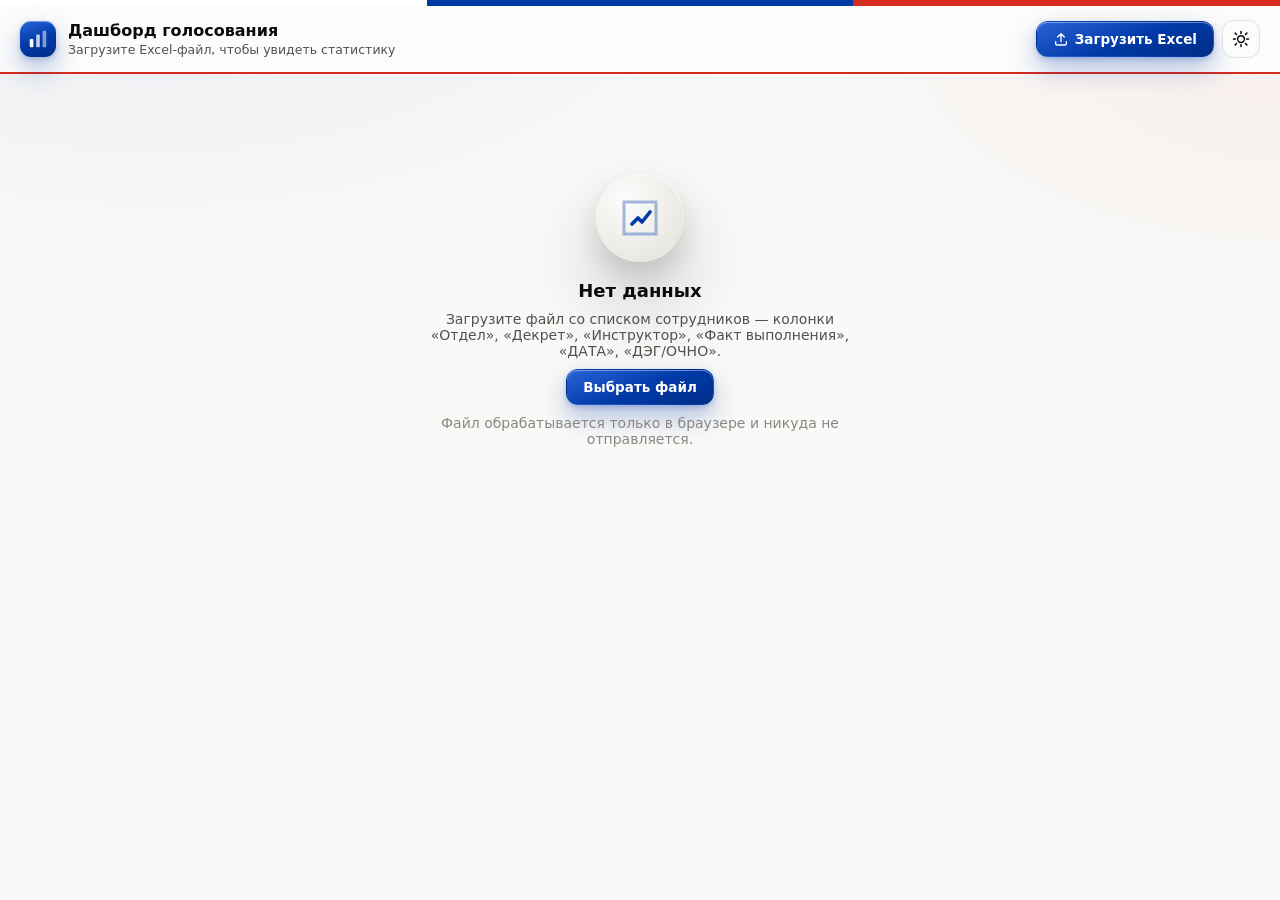
==== index.html @ 20598fc0 "Dept card as donut, stacked instructor bars, clickable KPIs, regroup by topic По отделам is a donut " ====
<!DOCTYPE html>
<html lang="ru">
<head>
<meta charset="UTF-8">
<meta name="viewport" content="width=device-width, initial-scale=1, viewport-fit=cover">
<title>Голосование — дашборд</title>
<meta name="description" content="Дашборд статистики голосования: загрузка Excel-файла и аналитика по отделам, декрету, дням и способу голосования.">
<meta name="theme-color" content="#0039a6">
<link rel="manifest" href="manifest.webmanifest">
<link rel="icon" href="icons/icon-192.png">
<link rel="apple-touch-icon" href="icons/icon-192.png">
<link rel="stylesheet" href="src/style.css">
</head>
<body>
<div class="viz-root">

<div class="flag-ribbon" aria-hidden="true"><span></span><span></span><span></span></div>

<header class="app-header">
  <div class="app-header__title">
    <span class="app-header__logo" aria-hidden="true">
      <svg width="22" height="22" viewBox="0 0 24 24" fill="none"><rect x="3" y="12" width="4" height="9" rx="1" fill="currentColor"/><rect x="10" y="7" width="4" height="14" rx="1" fill="currentColor" opacity="0.75"/><rect x="17" y="3" width="4" height="18" rx="1" fill="currentColor" opacity="0.5"/></svg>
    </span>
    <div>
      <h1>Дашборд голосования</h1>
      <p class="app-header__subtitle" id="subtitle">Загрузите Excel-файл, чтобы увидеть статистику</p>
    </div>
  </div>
  <div class="app-header__actions">
    <label class="btn btn--primary" for="file-input">
      <svg width="16" height="16" viewBox="0 0 24 24" fill="none" aria-hidden="true"><path d="M12 16V4M12 4L7 9M12 4l5 5" stroke="currentColor" stroke-width="2" stroke-linecap="round" stroke-linejoin="round"/><path d="M4 16v3a2 2 0 0 0 2 2h12a2 2 0 0 0 2-2v-3" stroke="currentColor" stroke-width="2" stroke-linecap="round" stroke-linejoin="round"/></svg>
      Загрузить Excel
    </label>
    <input id="file-input" type="file" accept=".xlsx,.xls,.csv" hidden>
    <button class="btn btn--danger" id="clear-btn" hidden>Очистить</button>
    <button class="btn btn--icon" id="theme-toggle" title="Сменить тему" aria-label="Сменить тему">
      <svg width="18" height="18" viewBox="0 0 24 24" fill="none" aria-hidden="true"><circle cx="12" cy="12" r="4.5" stroke="currentColor" stroke-width="2"/><path d="M12 2v2.5M12 19.5V22M4.2 4.2l1.8 1.8M18 18l1.8 1.8M2 12h2.5M19.5 12H22M4.2 19.8 6 18M18 6l1.8-1.8" stroke="currentColor" stroke-width="2" stroke-linecap="round"/></svg>
    </button>
  </div>
</header>

<main id="app">

  <section id="empty-state" class="empty-state">
    <div class="empty-state__icon" aria-hidden="true">
      <svg width="48" height="48" viewBox="0 0 24 24" fill="none"><path d="M4 4h16v16H4V4Z" stroke="currentColor" stroke-width="1.5" opacity="0.35"/><path d="M8 15l3-3 2 2 4-5" stroke="currentColor" stroke-width="1.8" stroke-linecap="round" stroke-linejoin="round"/></svg>
    </div>
    <h2>Нет данных</h2>
    <p>Загрузите файл со списком сотрудников — колонки «Отдел», «Декрет», «Инструктор», «Факт выполнения», «ДАТА», «ДЭГ/ОЧНО».</p>
    <label class="btn btn--primary" for="file-input">Выбрать файл</label>
    <p class="empty-state__hint">Файл обрабатывается только в браузере и никуда не отправляется.</p>
  </section>

  <section id="dashboard" class="dashboard" hidden>

    <div class="filter-bar" id="filter-bar" hidden>
      <span class="filter-bar__label">Отдел</span>
      <div class="dropdown" id="dept-dropdown">
        <button type="button" class="dropdown__trigger" id="dept-dropdown-trigger" aria-haspopup="listbox" aria-expanded="false">
          <span id="dept-dropdown-label">Все отделы</span>
          <svg class="dropdown__chevron" width="14" height="14" viewBox="0 0 24 24" fill="none" aria-hidden="true"><path d="M6 9l6 6 6-6" stroke="currentColor" stroke-width="2.2" stroke-linecap="round" stroke-linejoin="round"/></svg>
        </button>
        <div class="dropdown__panel" id="dept-dropdown-panel" role="listbox" aria-multiselectable="true" hidden>
          <div class="dropdown__list" id="dept-dropdown-list"></div>
          <div class="dropdown__footer">
            <div class="dropdown__quick-actions">
              <button type="button" class="dropdown__reset" id="dept-dropdown-select-all">Выбрать все</button>
              <button type="button" class="dropdown__reset" id="dept-dropdown-reset">Сбросить</button>
            </div>
            <button type="button" class="btn btn--primary dropdown__ok" id="dept-dropdown-ok">Ок</button>
          </div>
        </div>
      </div>
    </div>

    <div class="kpi-grid" id="kpi-grid"></div>

    <div class="chart-grid">
      <article class="card card--chart card--1" id="card-dept">
        <span class="card__icon" aria-hidden="true"><svg width="20" height="20" viewBox="0 0 24 24" fill="none"><circle cx="9" cy="8" r="3.2" stroke="currentColor" stroke-width="1.8"/><path d="M3.5 19c0-3 2.5-5 5.5-5s5.5 2 5.5 5" stroke="currentColor" stroke-width="1.8" stroke-linecap="round"/><path d="M16 4.3c1.6.4 2.8 1.8 2.8 3.5 0 1.7-1.2 3.1-2.8 3.5M18.5 14.2c2 .5 3.5 2.3 3.5 4.3" stroke="currentColor" stroke-width="1.8" stroke-linecap="round"/></svg></span>
        <div class="card__head">
          <h3>По отделам</h3>
          <p class="card__desc">Количество и доля сотрудников в каждом отделе</p>
        </div>
        <div class="card__panel">
          <div class="card__body card__body--donut">
            <canvas id="chart-dept" role="img" aria-label="Распределение по отделам"></canvas>
          </div>
          <div class="card__table" id="table-dept"></div>
        </div>
      </article>

      <article class="card card--chart card--2" id="card-days">
        <span class="card__icon" aria-hidden="true"><svg width="20" height="20" viewBox="0 0 24 24" fill="none"><rect x="4" y="10" width="3.4" height="9" rx="1" fill="currentColor"/><rect x="10.3" y="5.5" width="3.4" height="13.5" rx="1" fill="currentColor"/><rect x="16.6" y="13" width="3.4" height="6" rx="1" fill="currentColor"/></svg></span>
        <div class="card__head">
          <h3>Голосование по дням</h3>
          <p class="card__desc">Явка 18, 19 и 20 сентября</p>
        </div>
        <div class="card__panel">
          <div class="card__body">
            <canvas id="chart-days" role="img" aria-label="Голосование по дням"></canvas>
          </div>
          <div class="card__table" id="table-days"></div>
        </div>
      </article>

      <article class="card card--chart card--3" id="card-format">
        <span class="card__icon" aria-hidden="true"><svg width="20" height="20" viewBox="0 0 24 24" fill="none"><circle cx="12" cy="12" r="8" stroke="currentColor" stroke-width="1.8"/><path d="M12 4a8 8 0 0 1 6.9 12" stroke="currentColor" stroke-width="1.8" stroke-linecap="round"/></svg></span>
        <div class="card__head">
          <h3>Способ голосования</h3>
          <p class="card__desc">ДЭГ (дистанционно) и очно — все проголосовавшие</p>
        </div>
        <div class="card__panel">
          <div class="card__body card__body--donut">
            <canvas id="chart-format" role="img" aria-label="Способ голосования"></canvas>
          </div>
          <div class="card__table" id="table-format"></div>
        </div>
      </article>

      <article class="card card--chart card--4" id="card-dekret">
        <span class="card__icon" aria-hidden="true"><svg width="20" height="20" viewBox="0 0 24 24" fill="none"><rect x="4" y="5.5" width="16" height="14" rx="2.5" stroke="currentColor" stroke-width="1.8"/><path d="M4 10h16M8 3.5v3M16 3.5v3" stroke="currentColor" stroke-width="1.8" stroke-linecap="round"/><path d="M8.5 14.3l2 2 4-4.3" stroke="currentColor" stroke-width="1.7" stroke-linecap="round" stroke-linejoin="round"/></svg></span>
        <div class="card__head">
          <h3>Декретный отпуск</h3>
          <p class="card__desc">Доля сотрудников в ДО и без ДО</p>
        </div>
        <div class="card__panel">
          <div class="card__body card__body--donut">
            <canvas id="chart-dekret" role="img" aria-label="Доля ДО и без ДО"></canvas>
          </div>
          <div class="card__table" id="table-dekret"></div>
        </div>
      </article>

      <article class="card card--chart card--1" id="card-dekret-turnout">
        <span class="card__icon" aria-hidden="true"><svg width="20" height="20" viewBox="0 0 24 24" fill="none"><circle cx="12" cy="12" r="8.5" stroke="currentColor" stroke-width="1.8"/><path d="M8.5 12.3l2.4 2.4 4.6-5.2" stroke="currentColor" stroke-width="1.8" stroke-linecap="round" stroke-linejoin="round"/></svg></span>
        <div class="card__head">
          <h3>Явка сотрудников в ДО</h3>
          <p class="card__desc">Сколько из находящихся в декрете проголосовало</p>
        </div>
        <div class="card__panel">
          <div class="card__body card__body--donut">
            <canvas id="chart-dekret-turnout" role="img" aria-label="Явка сотрудников в декрете"></canvas>
          </div>
          <div class="card__table" id="table-dekret-turnout"></div>
        </div>
      </article>

      <article class="card card--chart card--2" id="card-not-voted">
        <span class="card__icon" aria-hidden="true"><svg width="20" height="20" viewBox="0 0 24 24" fill="none"><circle cx="12" cy="12" r="8.5" stroke="currentColor" stroke-width="1.8"/><path d="M9.3 9.3l5.4 5.4M14.7 9.3l-5.4 5.4" stroke="currentColor" stroke-width="1.8" stroke-linecap="round"/></svg></span>
        <div class="card__head">
          <h3>Не проголосовали</h3>
          <p class="card__desc">Всего не пришедших к голосованию — ДО и ЧКЭ</p>
        </div>
        <div class="card__panel">
          <div class="card__body card__body--donut">
            <canvas id="chart-not-voted" role="img" aria-label="Не проголосовавшие: ДО и ЧКЭ"></canvas>
          </div>
          <div class="card__table" id="table-not-voted"></div>
        </div>
      </article>

      <article class="card card--chart card--wide card--3" id="card-dekret-format">
        <span class="card__icon" aria-hidden="true"><svg width="20" height="20" viewBox="0 0 24 24" fill="none"><circle cx="12" cy="12" r="8" stroke="currentColor" stroke-width="1.8"/><path d="M12 4a8 8 0 0 1 6.9 12" stroke="currentColor" stroke-width="1.8" stroke-linecap="round"/></svg></span>
        <div class="card__head">
          <h3>ДО: способ голосования</h3>
          <p class="card__desc">ДЭГ и очно среди проголосовавших из декрета</p>
        </div>
        <div class="card__panel card__panel--split">
          <div class="card__body card__body--donut">
            <canvas id="chart-dekret-format" role="img" aria-label="Способ голосования сотрудников в декрете"></canvas>
          </div>
          <div class="card__table" id="table-dekret-format"></div>
        </div>
      </article>

      <article class="card card--chart card--wide card--4" id="card-day-format">
        <span class="card__icon" aria-hidden="true"><svg width="20" height="20" viewBox="0 0 24 24" fill="none"><rect x="4" y="10" width="3.4" height="9" rx="1" fill="currentColor"/><rect x="10.3" y="5.5" width="3.4" height="13.5" rx="1" fill="currentColor"/><rect x="16.6" y="13" width="3.4" height="6" rx="1" fill="currentColor"/></svg></span>
        <div class="card__head">
          <h3>Дни × способ голосования</h3>
          <p class="card__desc">ДЭГ и очно по дням</p>
        </div>
        <div class="card__panel">
          <div class="card__body">
            <canvas id="chart-day-format" role="img" aria-label="Способ голосования по дням"></canvas>
          </div>
        </div>
      </article>

      <article class="card card--chart card--wide card--1" id="card-dept-turnout">
        <span class="card__icon" aria-hidden="true"><svg width="20" height="20" viewBox="0 0 24 24" fill="none"><circle cx="7" cy="7" r="2.3" stroke="currentColor" stroke-width="1.8"/><circle cx="17" cy="17" r="2.3" stroke="currentColor" stroke-width="1.8"/><path d="M18 6L6 18" stroke="currentColor" stroke-width="1.8" stroke-linecap="round"/></svg></span>
        <div class="card__head">
          <h3>Явка по отделам</h3>
          <p class="card__desc">Доля проголосовавших в каждом отделе</p>
        </div>
        <div class="card__panel">
          <div class="card__body">
            <canvas id="chart-dept-turnout" role="img" aria-label="Явка по отделам"></canvas>
          </div>
        </div>
      </article>

      <article class="card card--chart card--wide card--2" id="card-instructor">
        <span class="card__icon" aria-hidden="true"><svg width="20" height="20" viewBox="0 0 24 24" fill="none"><circle cx="8" cy="9" r="3" stroke="currentColor" stroke-width="1.7"/><circle cx="16" cy="9" r="3" stroke="currentColor" stroke-width="1.7"/><path d="M2.8 19c0-2.8 2.3-5 5.2-5s5.2 2.2 5.2 5M10.8 14.3c.8-.3 1.7-.5 2.7-.5 2.9 0 5.2 2.2 5.2 5" stroke="currentColor" stroke-width="1.7" stroke-linecap="round"/></svg></span>
        <div class="card__head">
          <h3>Нагрузка по инструкторам</h3>
          <p class="card__desc">Количество закреплённых сотрудников и явка</p>
        </div>
        <div class="card__panel">
          <div class="card__body">
            <canvas id="chart-instructor" role="img" aria-label="Нагрузка по инструкторам"></canvas>
          </div>
        </div>
      </article>
    </div>

    <footer class="app-footer">
      <span id="file-meta"></span>
    </footer>
  </section>

  <div id="toast" class="toast" role="status" aria-live="polite" hidden></div>

  <div id="drilldown-overlay" class="modal-overlay" hidden>
    <div class="modal" role="dialog" aria-modal="true" aria-labelledby="drilldown-title">
      <div class="modal__head">
        <div>
          <h3 id="drilldown-title">Список сотрудников</h3>
          <p class="modal__count" id="drilldown-count"></p>
        </div>
        <button type="button" class="btn btn--icon" id="drilldown-close" aria-label="Закрыть">
          <svg width="18" height="18" viewBox="0 0 24 24" fill="none" aria-hidden="true"><path d="M6 6l12 12M18 6L6 18" stroke="currentColor" stroke-width="2" stroke-linecap="round"/></svg>
        </button>
      </div>
      <div class="modal__body">
        <table class="stat-table drilldown-table">
          <thead>
            <tr>
              <th>№</th>
              <th>ФИО</th>
              <th>Отдел</th>
              <th>Таб.№</th>
              <th>Инструктор</th>
              <th>Дата</th>
              <th>Факт</th>
              <th>Способ</th>
            </tr>
          </thead>
          <tbody id="drilldown-tbody"></tbody>
        </table>
      </div>
      <div class="modal__foot">
        <button type="button" class="btn btn--primary" id="drilldown-export">
          <svg width="16" height="16" viewBox="0 0 24 24" fill="none" aria-hidden="true"><path d="M12 4v12M12 16l-4-4M12 16l4-4" stroke="currentColor" stroke-width="2" stroke-linecap="round" stroke-linejoin="round"/><path d="M4 16v3a2 2 0 0 0 2 2h12a2 2 0 0 0 2-2v-3" stroke="currentColor" stroke-width="2" stroke-linecap="round" stroke-linejoin="round"/></svg>
          Выгрузить в Excel
        </button>
      </div>
    </div>
  </div>
</main>
</div>

<script src="vendor/xlsx.full.min.js"></script>
<script src="vendor/chart.umd.min.js"></script>
<script src="src/palette.js"></script>
<script src="src/parser.js"></script>
<script src="src/stats.js"></script>
<script src="src/charts.js"></script>
<script src="src/app.js"></script>
</body>
</html>
---- src/style.css ----
:root {
  color-scheme: light;
  --surface-1: #fcfcfb;
  --page: #f9f9f7;
  --text-primary: #0b0b0b;
  --text-secondary: #52514e;
  --muted: #898781;
  --grid: #e1e0d9;
  --baseline: #c3c2b7;
  --border: rgba(11, 11, 11, 0.10);
  --good: #0ca30c;
  --warning: #fab219;
  --serious: #ec835a;
  --critical: #d03b3b;
  --series-1: #0039a6;
  --series-2: #d52b1e;
  --flag-white: #ffffff;
  --flag-blue: #0039a6;
  --flag-red: #d52b1e;
  --radius: 14px;
  --shadow: 0 3px 6px rgba(11,11,11,0.06), 0 18px 40px rgba(11,11,11,0.13), inset 0 1px 0 rgba(255,255,255,0.8);
  --shadow-lg: 0 14px 26px rgba(11,11,11,0.12), 0 40px 80px rgba(11,11,11,0.22), inset 0 1px 0 rgba(255,255,255,0.8);
  --shadow-inset: inset 0 1px 2px rgba(11,11,11,0.06);
  --gradient-blue: linear-gradient(160deg, #2a63d6 0%, #0039a6 55%, #002d86 100%);
  --gradient-red: linear-gradient(160deg, #e2543f 0%, #d52b1e 55%, #a81f14 100%);
  --shadow-blue: 0 2px 5px rgba(0,57,166,0.22), 0 12px 26px rgba(0,57,166,0.3), inset 0 1px 0 rgba(255,255,255,0.4);
  --shadow-red: 0 2px 5px rgba(213,43,30,0.22), 0 12px 26px rgba(213,43,30,0.3), inset 0 1px 0 rgba(255,255,255,0.4);
  --page-bg: radial-gradient(1100px 560px at 12% -8%, rgba(0,57,166,0.07), transparent 60%),
    radial-gradient(900px 480px at 102% 4%, rgba(213,43,30,0.055), transparent 55%), var(--page);

  /* Fixed hero-tile palette for the KPI cards — not themed, same in light/dark UI. */
  --kpi-1-bg: linear-gradient(160deg, #fbf5e7 0%, #f1e6cd 45%, #e4d2a7 100%);
  --kpi-1-text: #35301f;
  --kpi-1-sub: #6b6248;
  --kpi-1-icon: #1c7f8c;
  --kpi-1-shadow: 0 3px 6px rgba(154,125,60,0.18), 0 20px 44px rgba(154,125,60,0.28), inset 0 1px 0 rgba(255,255,255,0.85);

  --kpi-2-bg: linear-gradient(160deg, #f4ae69 0%, #e8823a 50%, #d1691f 100%);
  --kpi-2-text: #3a220b;
  --kpi-2-sub: #5c3a19;
  --kpi-2-icon: #7a3e12;
  --kpi-2-shadow: 0 3px 6px rgba(216,110,30,0.28), 0 20px 44px rgba(216,110,30,0.38), inset 0 1px 0 rgba(255,255,255,0.5);

  --kpi-3-bg: linear-gradient(160deg, #f7d789 0%, #e8b64a 50%, #cf9a28 100%);
  --kpi-3-text: #3a2c05;
  --kpi-3-sub: #5c4a17;
  --kpi-3-icon: #7a5c0c;
  --kpi-3-shadow: 0 3px 6px rgba(214,158,30,0.28), 0 20px 44px rgba(214,158,30,0.38), inset 0 1px 0 rgba(255,255,255,0.5);

  --kpi-4-bg: linear-gradient(160deg, #2f8f5e 0%, #1f6f4a 55%, #123f28 100%);
  --kpi-4-text: #f4faf6;
  --kpi-4-sub: rgba(244,250,246,0.78);
  --kpi-4-icon: #eafff2;
  --kpi-4-shadow: 0 3px 6px rgba(15,60,36,0.35), 0 20px 44px rgba(15,60,36,0.45), inset 0 1px 0 rgba(255,255,255,0.16);
}

@media (prefers-color-scheme: dark) {
  :root:where(:not([data-theme="light"])) {
    color-scheme: dark;
    --surface-1: #1a1a19;
    --page: #0d0d0d;
    --text-primary: #ffffff;
    --text-secondary: #c3c2b7;
    --muted: #898781;
    --grid: #2c2c2a;
    --baseline: #383835;
    --border: rgba(255,255,255,0.10);
    --critical: #e66767;
    --series-1: #3987e5;
    --series-2: #e66767;
    --flag-blue: #3987e5;
    --flag-red: #e66767;
    --shadow: 0 3px 6px rgba(0,0,0,0.4), 0 20px 44px rgba(0,0,0,0.48), inset 0 1px 0 rgba(255,255,255,0.07);
    --shadow-lg: 0 16px 30px rgba(0,0,0,0.48), 0 44px 88px rgba(0,0,0,0.6), inset 0 1px 0 rgba(255,255,255,0.09);
    --shadow-inset: inset 0 1px 2px rgba(0,0,0,0.4);
    --gradient-blue: linear-gradient(160deg, #5a9bee 0%, #3987e5 55%, #1f5fc0 100%);
    --gradient-red: linear-gradient(160deg, #ee8b7f 0%, #e66767 55%, #c23f3f 100%);
    --shadow-blue: 0 2px 5px rgba(57,135,229,0.28), 0 14px 30px rgba(57,135,229,0.32), inset 0 1px 0 rgba(255,255,255,0.18);
    --shadow-red: 0 2px 5px rgba(230,103,103,0.28), 0 14px 30px rgba(230,103,103,0.32), inset 0 1px 0 rgba(255,255,255,0.18);
    --page-bg: radial-gradient(1100px 560px at 12% -8%, rgba(57,135,229,0.14), transparent 60%),
      radial-gradient(900px 480px at 102% 4%, rgba(230,103,103,0.10), transparent 55%), var(--page);
  }
}
:root[data-theme="dark"] {
  color-scheme: dark;
  --surface-1: #1a1a19;
  --page: #0d0d0d;
  --text-primary: #ffffff;
  --text-secondary: #c3c2b7;
  --muted: #898781;
  --grid: #2c2c2a;
  --baseline: #383835;
  --border: rgba(255,255,255,0.10);
  --critical: #e66767;
  --series-1: #3987e5;
  --series-2: #e66767;
  --flag-blue: #3987e5;
  --flag-red: #e66767;
  --shadow: 0 3px 6px rgba(0,0,0,0.4), 0 20px 44px rgba(0,0,0,0.48), inset 0 1px 0 rgba(255,255,255,0.07);
  --shadow-lg: 0 16px 30px rgba(0,0,0,0.48), 0 44px 88px rgba(0,0,0,0.6), inset 0 1px 0 rgba(255,255,255,0.09);
  --shadow-inset: inset 0 1px 2px rgba(0,0,0,0.4);
  --gradient-blue: linear-gradient(160deg, #5a9bee 0%, #3987e5 55%, #1f5fc0 100%);
  --gradient-red: linear-gradient(160deg, #ee8b7f 0%, #e66767 55%, #c23f3f 100%);
  --shadow-blue: 0 2px 5px rgba(57,135,229,0.28), 0 14px 30px rgba(57,135,229,0.32), inset 0 1px 0 rgba(255,255,255,0.18);
  --shadow-red: 0 2px 5px rgba(230,103,103,0.28), 0 14px 30px rgba(230,103,103,0.32), inset 0 1px 0 rgba(255,255,255,0.18);
  --page-bg: radial-gradient(1100px 560px at 12% -8%, rgba(57,135,229,0.14), transparent 60%),
    radial-gradient(900px 480px at 102% 4%, rgba(230,103,103,0.10), transparent 55%), var(--page);
}

* { box-sizing: border-box; }

[hidden] { display: none !important; }

html, body {
  margin: 0;
  padding: 0;
  background: var(--page);
  color: var(--text-primary);
  font-family: system-ui, -apple-system, "Segoe UI", sans-serif;
  -webkit-font-smoothing: antialiased;
}

body {
  min-height: 100vh;
  background: var(--page-bg);
  background-attachment: fixed;
}

.flag-ribbon {
  display: flex;
  height: 6px;
  width: 100%;
}
.flag-ribbon span {
  flex: 1 1 0;
}
.flag-ribbon span:nth-child(1) { background: var(--flag-white); }
.flag-ribbon span:nth-child(2) { background: var(--flag-blue); }
.flag-ribbon span:nth-child(3) { background: var(--flag-red); }

.app-header {
  position: sticky;
  top: 0;
  z-index: 10;
  display: flex;
  align-items: center;
  justify-content: space-between;
  gap: 12px;
  padding: 14px 20px;
  background: var(--surface-1);
  border-bottom: 2px solid var(--flag-red);
  flex-wrap: wrap;
}

.app-header__title {
  display: flex;
  align-items: center;
  gap: 12px;
}

.app-header__logo {
  display: flex;
  align-items: center;
  justify-content: center;
  width: 36px;
  height: 36px;
  border-radius: 11px;
  background: var(--gradient-blue);
  box-shadow: var(--shadow-blue);
  color: #fff;
  flex: none;
}

.app-header h1 {
  font-size: 16px;
  margin: 0;
  font-weight: 700;
}

.app-header__subtitle {
  margin: 2px 0 0;
  font-size: 12.5px;
  color: var(--text-secondary);
}

.app-header__actions {
  display: flex;
  align-items: center;
  gap: 8px;
  flex-wrap: wrap;
}

.btn {
  display: inline-flex;
  align-items: center;
  gap: 6px;
  font: inherit;
  font-size: 13.5px;
  font-weight: 600;
  padding: 9px 16px;
  border-radius: 12px;
  border: 1px solid var(--border);
  background: var(--surface-1);
  color: var(--text-primary);
  cursor: pointer;
  white-space: nowrap;
  transition: background 0.15s, transform 0.15s, box-shadow 0.15s, filter 0.15s;
}
.btn:hover { background: var(--grid); transform: translateY(-1px); }
.btn:active { transform: translateY(1px); }
.btn--primary {
  background: var(--gradient-blue);
  border-color: transparent;
  color: #fff;
  box-shadow: var(--shadow-blue);
}
.btn--primary:hover { filter: brightness(1.08); transform: translateY(-1px); box-shadow: var(--shadow-blue); }
.btn--primary:active { transform: translateY(1px); }
.btn--ghost { background: transparent; box-shadow: none; }
.btn--ghost:hover { transform: none; }
.btn--icon { padding: 9px; }
.btn--danger {
  background: transparent;
  border-color: var(--flag-red);
  color: var(--flag-red);
  box-shadow: none;
}
.btn--danger:hover {
  background: var(--gradient-red);
  border-color: transparent;
  color: #fff;
  box-shadow: var(--shadow-red);
  transform: translateY(-1px);
}

#app { padding: 20px; max-width: 1280px; margin: 0 auto; }

.empty-state {
  display: flex;
  flex-direction: column;
  align-items: center;
  text-align: center;
  gap: 10px;
  padding: 80px 20px;
  color: var(--text-secondary);
}
.empty-state__icon {
  display: flex;
  align-items: center;
  justify-content: center;
  width: 88px;
  height: 88px;
  border-radius: 50%;
  color: var(--flag-blue);
  background: radial-gradient(circle at 35% 30%, var(--surface-1), var(--grid));
  box-shadow: var(--shadow-lg);
  margin-bottom: 8px;
}
.empty-state h2 { margin: 0; color: var(--text-primary); font-size: 18px; }
.empty-state p { margin: 0; max-width: 420px; font-size: 14px; }
.empty-state__hint { font-size: 12px; color: var(--muted); margin-top: 8px; }
.empty-state.drag-over { outline: 2px dashed var(--series-1); outline-offset: 8px; border-radius: 16px; }

.filter-bar {
  display: flex;
  align-items: center;
  gap: 12px;
  flex-wrap: wrap;
  margin-bottom: 20px;
  position: relative;
  z-index: 5;
}
.filter-bar__label {
  font-size: 12.5px;
  font-weight: 600;
  color: var(--text-secondary);
}

.dropdown {
  position: relative;
}

.dropdown__trigger {
  display: inline-flex;
  align-items: center;
  gap: 10px;
  font: inherit;
  font-size: 13px;
  font-weight: 600;
  padding: 9px 14px;
  min-width: 200px;
  border-radius: 12px;
  border: 1px solid var(--border);
  background: var(--surface-1);
  color: var(--text-primary);
  cursor: pointer;
  box-shadow: var(--shadow);
  transition: transform 0.15s, box-shadow 0.15s, border-color 0.15s;
}
.dropdown__trigger span:first-child { flex: 1; text-align: left; }
.dropdown__trigger:hover { transform: translateY(-1px); box-shadow: var(--shadow-lg); }
.dropdown__trigger:focus-visible { outline: 2px solid var(--flag-blue); outline-offset: 2px; }
.dropdown__chevron {
  color: var(--muted);
  transition: transform 0.18s ease;
  flex: none;
}
.dropdown.is-open .dropdown__trigger {
  border-color: var(--flag-blue);
  box-shadow: var(--shadow-blue);
}
.dropdown.is-open .dropdown__chevron { transform: rotate(180deg); color: var(--flag-blue); }

.dropdown__panel {
  position: absolute;
  top: calc(100% + 8px);
  left: 0;
  min-width: 260px;
  max-height: 320px;
  background: var(--surface-1);
  border: 1px solid var(--border);
  border-radius: 14px;
  box-shadow: var(--shadow-lg);
  padding: 8px;
  display: flex;
  flex-direction: column;
  backdrop-filter: blur(16px);
  -webkit-backdrop-filter: blur(16px);
}

.dropdown__list {
  overflow-y: auto;
  max-height: 260px;
  display: flex;
  flex-direction: column;
  gap: 2px;
}

.dropdown__option {
  display: flex;
  align-items: center;
  gap: 10px;
  width: 100%;
  font: inherit;
  font-size: 13px;
  text-align: left;
  padding: 8px 10px;
  border-radius: 9px;
  border: none;
  background: transparent;
  color: var(--text-primary);
  cursor: pointer;
  transition: background 0.12s;
}
.dropdown__option:hover { background: var(--grid); }
.dropdown__option:focus-visible { outline: 2px solid var(--flag-blue); outline-offset: -2px; }

.dropdown__check {
  width: 18px;
  height: 18px;
  flex: none;
  border-radius: 6px;
  border: 1.5px solid var(--baseline);
  background: var(--surface-1);
  display: flex;
  align-items: center;
  justify-content: center;
  color: #fff;
  transition: background 0.12s, border-color 0.12s;
}
.dropdown__option.is-checked .dropdown__check {
  background: var(--gradient-blue);
  border-color: transparent;
  box-shadow: var(--shadow-blue);
}
.dropdown__check svg { opacity: 0; transform: scale(0.6); transition: opacity 0.12s, transform 0.12s; }
.dropdown__option.is-checked .dropdown__check svg { opacity: 1; transform: scale(1); }

.dropdown__option-label { flex: 1; }
.dropdown__option-count {
  font-variant-numeric: tabular-nums;
  font-size: 12px;
  color: var(--text-secondary);
}

.dropdown__footer {
  border-top: 1px solid var(--grid);
  margin-top: 6px;
  padding-top: 8px;
  display: flex;
  flex-direction: column;
  gap: 8px;
}
.dropdown__quick-actions {
  display: flex;
  gap: 6px;
}
.dropdown__reset {
  flex: 1;
  font: inherit;
  font-size: 12.5px;
  font-weight: 600;
  padding: 7px 10px;
  border-radius: 9px;
  border: none;
  background: transparent;
  color: var(--flag-blue);
  cursor: pointer;
  text-align: center;
}
.dropdown__reset:hover { background: var(--grid); }
.dropdown__ok {
  width: 100%;
  justify-content: center;
  padding: 9px 10px;
}
.dropdown__ok:disabled,
.dropdown__ok:disabled:hover {
  opacity: 0.45;
  cursor: not-allowed;
  filter: none;
  transform: none;
  box-shadow: var(--shadow-blue);
}

.kpi-grid {
  display: grid;
  grid-template-columns: 1.15fr 1fr 1fr;
  grid-auto-rows: minmax(126px, auto);
  gap: 14px;
  margin-bottom: 24px;
}
.kpi:nth-child(1) { grid-column: 1; grid-row: 1 / 3; }
.kpi:nth-child(2) { grid-column: 2 / 4; grid-row: 1; }
.kpi:nth-child(3) { grid-column: 2; grid-row: 2; }
.kpi:nth-child(4) { grid-column: 3; grid-row: 2; }

@media (max-width: 720px) {
  .kpi-grid { grid-template-columns: 1fr; grid-auto-rows: auto; }
  .kpi:nth-child(1), .kpi:nth-child(2), .kpi:nth-child(3), .kpi:nth-child(4) {
    grid-column: auto;
    grid-row: auto;
  }
}

.kpi {
  position: relative;
  overflow: hidden;
  display: flex;
  flex-direction: column;
  width: 100%;
  font: inherit;
  text-align: left;
  cursor: pointer;
  background: var(--kpi-1-bg);
  color: var(--kpi-1-text);
  border: 1px solid rgba(255,255,255,0.4);
  border-radius: 20px;
  padding: 20px;
  box-shadow: var(--kpi-1-shadow);
  transition: transform 0.18s ease, box-shadow 0.18s ease;
}
.kpi:focus-visible { outline: 2px solid var(--flag-blue); outline-offset: 2px; }
.kpi::before {
  content: '';
  position: absolute;
  inset: 0;
  background: radial-gradient(120% 65% at 18% 0%, rgba(255,255,255,0.55), transparent 60%);
  pointer-events: none;
}
.kpi:hover { transform: translateY(-4px); }
.kpi--2 { background: var(--kpi-2-bg); color: var(--kpi-2-text); box-shadow: var(--kpi-2-shadow); }
.kpi--3 { background: var(--kpi-3-bg); color: var(--kpi-3-text); box-shadow: var(--kpi-3-shadow); }
.kpi--4 { background: var(--kpi-4-bg); color: var(--kpi-4-text); box-shadow: var(--kpi-4-shadow); }
.kpi--1:hover { box-shadow: var(--kpi-1-shadow), var(--shadow-lg); }
.kpi--2:hover { box-shadow: var(--kpi-2-shadow), var(--shadow-lg); }
.kpi--3:hover { box-shadow: var(--kpi-3-shadow), var(--shadow-lg); }
.kpi--4:hover { box-shadow: var(--kpi-4-shadow), var(--shadow-lg); }

.kpi__icon {
  position: relative;
  z-index: 1;
  display: flex;
  align-items: center;
  justify-content: center;
  width: 44px;
  height: 44px;
  flex: none;
  margin-bottom: auto;
  border-radius: 13px;
  background: rgba(255,255,255,0.4);
  border: 1px solid rgba(255,255,255,0.55);
  box-shadow: 0 2px 4px rgba(0,0,0,0.08), inset 0 1px 0 rgba(255,255,255,0.7);
  color: var(--kpi-1-icon);
  backdrop-filter: blur(6px);
  -webkit-backdrop-filter: blur(6px);
}
.kpi--2 .kpi__icon { color: var(--kpi-2-icon); }
.kpi--3 .kpi__icon { color: var(--kpi-3-icon); }
.kpi--4 .kpi__icon { color: var(--kpi-4-icon); background: rgba(255,255,255,0.16); border-color: rgba(255,255,255,0.3); }

.kpi__label {
  position: relative;
  z-index: 1;
  font-size: 12px;
  color: inherit;
  opacity: 0.75;
  margin: 14px 0 6px;
  font-weight: 700;
  text-transform: uppercase;
  letter-spacing: 0.02em;
}
.kpi__value {
  position: relative;
  z-index: 1;
  font-size: 30px;
  font-weight: 800;
  line-height: 1;
  margin: 0;
}
.kpi__sub {
  position: relative;
  z-index: 1;
  margin: 7px 0 0;
  font-size: 12.5px;
  color: var(--kpi-1-sub);
}
.kpi--2 .kpi__sub { color: var(--kpi-2-sub); }
.kpi--3 .kpi__sub { color: var(--kpi-3-sub); }
.kpi--4 .kpi__sub { color: var(--kpi-4-sub); }
.kpi__sub strong { color: var(--kpi-1-text); }
.kpi--2 .kpi__sub strong { color: var(--kpi-2-text); }
.kpi--3 .kpi__sub strong { color: var(--kpi-3-text); }
.kpi--4 .kpi__sub strong { color: var(--kpi-4-text); }

.chart-grid {
  display: grid;
  grid-template-columns: repeat(auto-fit, minmax(340px, 1fr));
  gap: 16px;
}

.card {
  position: relative;
  overflow: hidden;
  display: flex;
  flex-direction: column;
  background: var(--kpi-1-bg);
  color: var(--kpi-1-text);
  border: 1px solid rgba(255,255,255,0.4);
  border-radius: 20px;
  box-shadow: var(--kpi-1-shadow);
  padding: 20px;
  transition: transform 0.18s ease, box-shadow 0.18s ease;
}
.card::before {
  content: '';
  position: absolute;
  inset: 0;
  background: radial-gradient(120% 65% at 18% 0%, rgba(255,255,255,0.5), transparent 60%);
  pointer-events: none;
}
.card:hover { transform: translateY(-4px); }
.card--1:hover { box-shadow: var(--kpi-1-shadow), var(--shadow-lg); }
.card--2:hover { box-shadow: var(--kpi-2-shadow), var(--shadow-lg); }
.card--3:hover { box-shadow: var(--kpi-3-shadow), var(--shadow-lg); }
.card--4:hover { box-shadow: var(--kpi-4-shadow), var(--shadow-lg); }
.card--wide { grid-column: 1 / -1; }

.card--2 { background: var(--kpi-2-bg); color: var(--kpi-2-text); box-shadow: var(--kpi-2-shadow); }
.card--3 { background: var(--kpi-3-bg); color: var(--kpi-3-text); box-shadow: var(--kpi-3-shadow); }
.card--4 { background: var(--kpi-4-bg); color: var(--kpi-4-text); box-shadow: var(--kpi-4-shadow); }

.card__icon {
  position: relative;
  z-index: 1;
  display: flex;
  align-items: center;
  justify-content: center;
  width: 40px;
  height: 40px;
  flex: none;
  margin-bottom: 12px;
  border-radius: 12px;
  background: rgba(255,255,255,0.4);
  border: 1px solid rgba(255,255,255,0.55);
  box-shadow: 0 2px 4px rgba(0,0,0,0.08), inset 0 1px 0 rgba(255,255,255,0.7);
  color: var(--kpi-1-icon);
  backdrop-filter: blur(6px);
  -webkit-backdrop-filter: blur(6px);
}
.card--2 .card__icon { color: var(--kpi-2-icon); }
.card--3 .card__icon { color: var(--kpi-3-icon); }
.card--4 .card__icon { color: var(--kpi-4-icon); background: rgba(255,255,255,0.16); border-color: rgba(255,255,255,0.3); }

.card__head { position: relative; z-index: 1; }
.card__head h3 { margin: 0; font-size: 14.5px; font-weight: 800; color: inherit; }
.card__desc { margin: 3px 0 0; font-size: 12px; color: var(--kpi-1-sub); }
.card--2 .card__desc { color: var(--kpi-2-sub); }
.card--3 .card__desc { color: var(--kpi-3-sub); }
.card--4 .card__desc { color: var(--kpi-4-sub); }

.card__panel {
  position: relative;
  z-index: 1;
  margin-top: 14px;
  flex: 1;
  display: flex;
  flex-direction: column;
  background: var(--surface-1);
  color: var(--text-primary);
  border-radius: 14px;
  padding: 14px;
  box-shadow: var(--shadow-inset);
}

.card__body { position: relative; height: 240px; margin-top: 0; }
.card__body--donut { height: 220px; }
.card__body--scroll { overflow-y: auto; overflow-x: hidden; }

.card__table { margin-top: 12px; max-height: 260px; overflow-y: auto; }

/* A wide card built around a donut has room to put the chart and its table
   side by side instead of stacking them with a lot of empty space below. */
.card__panel--split {
  flex-direction: row;
  align-items: center;
  gap: 20px;
}
.card__panel--split .card__body { flex: none; width: 240px; }
.card__panel--split .card__table { flex: 1; margin-top: 0; align-self: center; }
@media (max-width: 640px) {
  .card__panel--split { flex-direction: column; align-items: stretch; }
  .card__panel--split .card__body { width: 100%; }
}

.stat-table {
  width: 100%;
  border-collapse: collapse;
  font-size: 12.5px;
}
.stat-table th, .stat-table td {
  text-align: left;
  padding: 6px 8px;
  border-top: 1px solid var(--grid);
}
.stat-table th {
  color: var(--text-secondary);
  font-weight: 600;
  font-size: 11.5px;
  text-transform: uppercase;
  letter-spacing: 0.02em;
}
.stat-table thead th {
  position: sticky;
  top: 0;
  background: var(--surface-1);
  z-index: 1;
}
.stat-table td.num, .stat-table th.num {
  text-align: right;
  font-variant-numeric: tabular-nums;
}
.stat-table .swatch {
  display: inline-block;
  width: 10px;
  height: 10px;
  border-radius: 3px;
  margin-right: 6px;
  vertical-align: middle;
}

.app-footer {
  margin-top: 20px;
  padding-top: 14px;
  border-top: 1px solid var(--border);
  font-size: 12px;
  color: var(--muted);
}

.toast {
  position: fixed;
  bottom: 20px;
  left: 50%;
  transform: translateX(-50%);
  background: var(--text-primary);
  color: var(--surface-1);
  padding: 10px 16px;
  border-radius: 10px;
  font-size: 13px;
  box-shadow: var(--shadow);
  z-index: 50;
}

.modal-overlay {
  position: fixed;
  inset: 0;
  z-index: 100;
  display: flex;
  align-items: center;
  justify-content: center;
  padding: 20px;
  background: rgba(11, 11, 11, 0.55);
  backdrop-filter: blur(6px);
  -webkit-backdrop-filter: blur(6px);
  animation: overlayIn 0.15s ease;
}
:root[data-theme="dark"] .modal-overlay,
:root:where(:not([data-theme="light"])) .modal-overlay {
  background: rgba(0, 0, 0, 0.7);
}
@keyframes overlayIn {
  from { opacity: 0; }
  to { opacity: 1; }
}

.modal {
  width: 100%;
  max-width: 760px;
  max-height: 82vh;
  display: flex;
  flex-direction: column;
  background: var(--surface-1);
  color: var(--text-primary);
  border-radius: 20px;
  box-shadow: var(--shadow-lg);
  overflow: hidden;
  animation: modalIn 0.18s cubic-bezier(0.2, 0.8, 0.2, 1);
}
@keyframes modalIn {
  from { opacity: 0; transform: scale(0.96) translateY(8px); }
  to { opacity: 1; transform: scale(1) translateY(0); }
}

.modal__head {
  display: flex;
  align-items: flex-start;
  justify-content: space-between;
  gap: 12px;
  padding: 20px 20px 14px;
  flex: none;
}
.modal__head h3 { margin: 0; font-size: 16px; font-weight: 800; }
.modal__count { margin: 4px 0 0; font-size: 12.5px; color: var(--text-secondary); }

.modal__body {
  overflow: auto;
  padding: 0 20px;
  flex: 1;
}

.modal__foot {
  flex: none;
  padding: 14px 20px 20px;
  margin-top: 4px;
  border-top: 1px solid var(--grid);
  display: flex;
  justify-content: flex-end;
}

@media (max-width: 560px) {
  .app-header { padding: 12px 14px; }
  #app { padding: 14px; }
  .app-header h1 { font-size: 14.5px; }
  .modal { max-height: 88vh; }
}
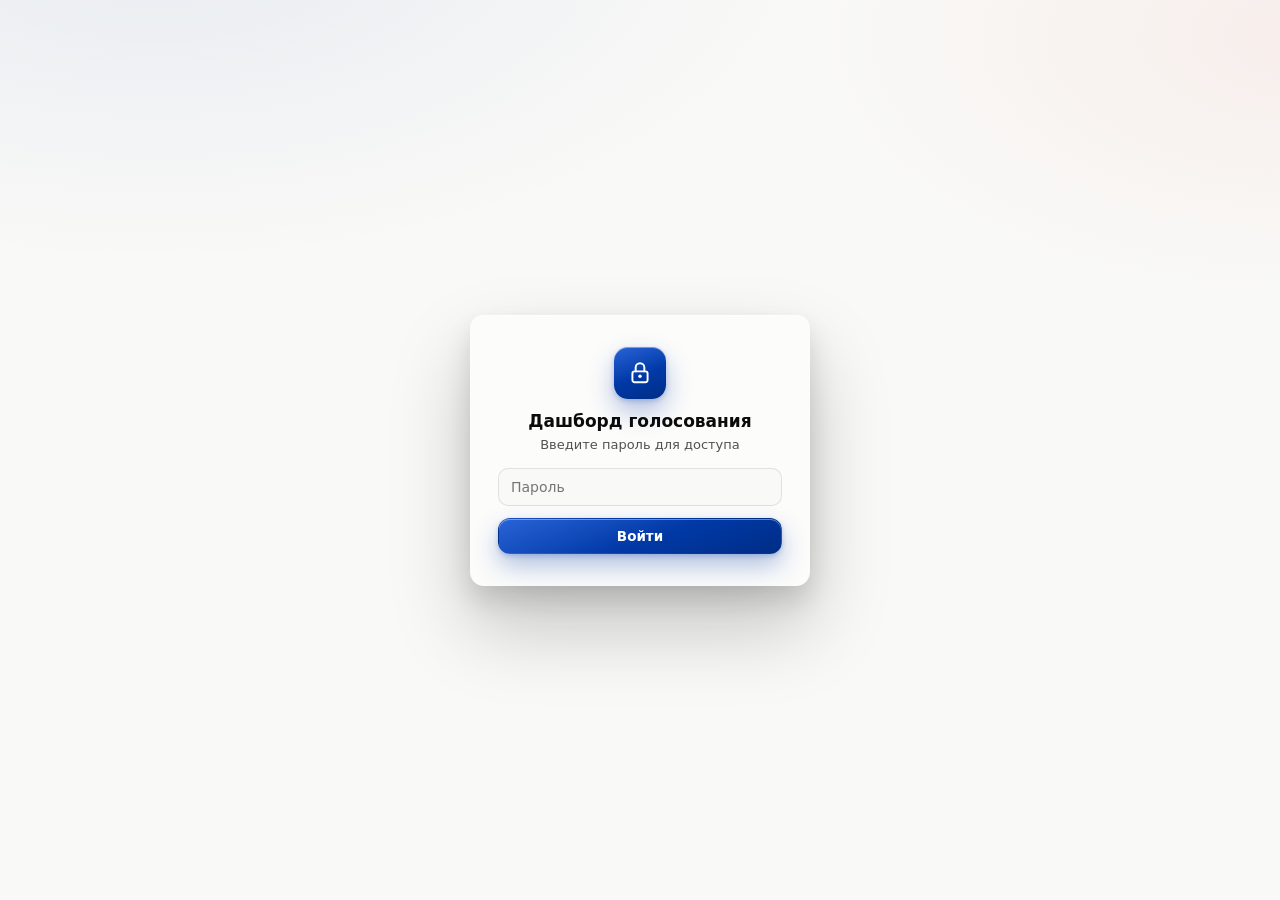
==== commit f5054037: "Add client-side password gate before dashboard access Adds a login screen shown before the dashboard" ====
--- a/index.html
+++ b/index.html
@@ -12,6 +12,29 @@
 <link rel="stylesheet" href="src/style.css">
 </head>
 <body>
+<script>
+  (function () {
+    try {
+      if (sessionStorage.getItem('voting-dashboard:authed') === '1') {
+        document.documentElement.classList.add('authed');
+      }
+    } catch (e) {}
+  })();
+</script>
+
+<div id="login-screen" class="login-screen">
+  <form id="login-form" class="login-card" autocomplete="off">
+    <div class="login-card__icon" aria-hidden="true">
+      <svg width="26" height="26" viewBox="0 0 24 24" fill="none"><rect x="5" y="10.5" width="14" height="10" rx="2" stroke="currentColor" stroke-width="1.8"/><path d="M8 10.5V7a4 4 0 0 1 8 0v3.5" stroke="currentColor" stroke-width="1.8" stroke-linecap="round"/><circle cx="12" cy="15" r="1.6" fill="currentColor"/></svg>
+    </div>
+    <h1>Дашборд голосования</h1>
+    <p class="login-card__hint">Введите пароль для доступа</p>
+    <input type="password" id="login-password" class="login-card__input" placeholder="Пароль" autocomplete="current-password" required>
+    <p class="login-card__error" id="login-error" hidden>Неверный пароль. Попробуйте ещё раз.</p>
+    <button type="submit" class="btn btn--primary login-card__submit">Войти</button>
+  </form>
+</div>
+
 <div class="viz-root">
 
 <div class="flag-ribbon" aria-hidden="true"><span></span><span></span><span></span></div>
@@ -80,13 +103,14 @@
         <span class="card__icon" aria-hidden="true"><svg width="20" height="20" viewBox="0 0 24 24" fill="none"><circle cx="9" cy="8" r="3.2" stroke="currentColor" stroke-width="1.8"/><path d="M3.5 19c0-3 2.5-5 5.5-5s5.5 2 5.5 5" stroke="currentColor" stroke-width="1.8" stroke-linecap="round"/><path d="M16 4.3c1.6.4 2.8 1.8 2.8 3.5 0 1.7-1.2 3.1-2.8 3.5M18.5 14.2c2 .5 3.5 2.3 3.5 4.3" stroke="currentColor" stroke-width="1.8" stroke-linecap="round"/></svg></span>
         <div class="card__head">
           <h3>По отделам</h3>
-          <p class="card__desc">Количество и доля сотрудников в каждом отделе</p>
-        </div>
-        <div class="card__panel">
-          <div class="card__body card__body--donut">
-            <canvas id="chart-dept" role="img" aria-label="Распределение по отделам"></canvas>
-          </div>
-          <div class="card__table" id="table-dept"></div>
+          <p class="card__desc">Количество сотрудников в каждом отделе</p>
+        </div>
+        <div class="card__panel">
+          <div class="card__body">
+            <div class="card__body-inner">
+              <canvas id="chart-dept" role="img" aria-label="Распределение по отделам"></canvas>
+            </div>
+          </div>
         </div>
       </article>
 
@@ -118,62 +142,6 @@
         </div>
       </article>
 
-      <article class="card card--chart card--4" id="card-dekret">
-        <span class="card__icon" aria-hidden="true"><svg width="20" height="20" viewBox="0 0 24 24" fill="none"><rect x="4" y="5.5" width="16" height="14" rx="2.5" stroke="currentColor" stroke-width="1.8"/><path d="M4 10h16M8 3.5v3M16 3.5v3" stroke="currentColor" stroke-width="1.8" stroke-linecap="round"/><path d="M8.5 14.3l2 2 4-4.3" stroke="currentColor" stroke-width="1.7" stroke-linecap="round" stroke-linejoin="round"/></svg></span>
-        <div class="card__head">
-          <h3>Декретный отпуск</h3>
-          <p class="card__desc">Доля сотрудников в ДО и без ДО</p>
-        </div>
-        <div class="card__panel">
-          <div class="card__body card__body--donut">
-            <canvas id="chart-dekret" role="img" aria-label="Доля ДО и без ДО"></canvas>
-          </div>
-          <div class="card__table" id="table-dekret"></div>
-        </div>
-      </article>
-
-      <article class="card card--chart card--1" id="card-dekret-turnout">
-        <span class="card__icon" aria-hidden="true"><svg width="20" height="20" viewBox="0 0 24 24" fill="none"><circle cx="12" cy="12" r="8.5" stroke="currentColor" stroke-width="1.8"/><path d="M8.5 12.3l2.4 2.4 4.6-5.2" stroke="currentColor" stroke-width="1.8" stroke-linecap="round" stroke-linejoin="round"/></svg></span>
-        <div class="card__head">
-          <h3>Явка сотрудников в ДО</h3>
-          <p class="card__desc">Сколько из находящихся в декрете проголосовало</p>
-        </div>
-        <div class="card__panel">
-          <div class="card__body card__body--donut">
-            <canvas id="chart-dekret-turnout" role="img" aria-label="Явка сотрудников в декрете"></canvas>
-          </div>
-          <div class="card__table" id="table-dekret-turnout"></div>
-        </div>
-      </article>
-
-      <article class="card card--chart card--2" id="card-not-voted">
-        <span class="card__icon" aria-hidden="true"><svg width="20" height="20" viewBox="0 0 24 24" fill="none"><circle cx="12" cy="12" r="8.5" stroke="currentColor" stroke-width="1.8"/><path d="M9.3 9.3l5.4 5.4M14.7 9.3l-5.4 5.4" stroke="currentColor" stroke-width="1.8" stroke-linecap="round"/></svg></span>
-        <div class="card__head">
-          <h3>Не проголосовали</h3>
-          <p class="card__desc">Всего не пришедших к голосованию — ДО и ЧКЭ</p>
-        </div>
-        <div class="card__panel">
-          <div class="card__body card__body--donut">
-            <canvas id="chart-not-voted" role="img" aria-label="Не проголосовавшие: ДО и ЧКЭ"></canvas>
-          </div>
-          <div class="card__table" id="table-not-voted"></div>
-        </div>
-      </article>
-
-      <article class="card card--chart card--wide card--3" id="card-dekret-format">
-        <span class="card__icon" aria-hidden="true"><svg width="20" height="20" viewBox="0 0 24 24" fill="none"><circle cx="12" cy="12" r="8" stroke="currentColor" stroke-width="1.8"/><path d="M12 4a8 8 0 0 1 6.9 12" stroke="currentColor" stroke-width="1.8" stroke-linecap="round"/></svg></span>
-        <div class="card__head">
-          <h3>ДО: способ голосования</h3>
-          <p class="card__desc">ДЭГ и очно среди проголосовавших из декрета</p>
-        </div>
-        <div class="card__panel card__panel--split">
-          <div class="card__body card__body--donut">
-            <canvas id="chart-dekret-format" role="img" aria-label="Способ голосования сотрудников в декрете"></canvas>
-          </div>
-          <div class="card__table" id="table-dekret-format"></div>
-        </div>
-      </article>
-
       <article class="card card--chart card--wide card--4" id="card-day-format">
         <span class="card__icon" aria-hidden="true"><svg width="20" height="20" viewBox="0 0 24 24" fill="none"><rect x="4" y="10" width="3.4" height="9" rx="1" fill="currentColor"/><rect x="10.3" y="5.5" width="3.4" height="13.5" rx="1" fill="currentColor"/><rect x="16.6" y="13" width="3.4" height="6" rx="1" fill="currentColor"/></svg></span>
         <div class="card__head">
@@ -207,8 +175,19 @@
           <p class="card__desc">Количество закреплённых сотрудников и явка</p>
         </div>
         <div class="card__panel">
-          <div class="card__body">
-            <canvas id="chart-instructor" role="img" aria-label="Нагрузка по инструкторам"></canvas>
+          <div class="instructor-sort" id="instructor-sort" role="group" aria-label="Сортировка по явке">
+            <span class="instructor-sort__label">Сортировать:</span>
+            <button type="button" class="instructor-sort__btn" data-sort-key="voted">
+              Проголосовали<span class="instructor-sort__arrow" aria-hidden="true"></span>
+            </button>
+            <button type="button" class="instructor-sort__btn" data-sort-key="notVoted">
+              Не проголосовали<span class="instructor-sort__arrow" aria-hidden="true"></span>
+            </button>
+          </div>
+          <div class="card__body">
+            <div class="card__body-inner">
+              <canvas id="chart-instructor" role="img" aria-label="Нагрузка по инструкторам"></canvas>
+            </div>
           </div>
         </div>
       </article>
--- a/src/style.css
+++ b/src/style.css
@@ -52,64 +52,291 @@
   --kpi-4-sub: rgba(244,250,246,0.78);
   --kpi-4-icon: #eafff2;
   --kpi-4-shadow: 0 3px 6px rgba(15,60,36,0.35), 0 20px 44px rgba(15,60,36,0.45), inset 0 1px 0 rgba(255,255,255,0.16);
-}
-
+
+  /* .kpi/.card share these — factored out so dark mode (below) can retint
+     the border/glare/icon-badge chrome without touching the warm hero
+     colors above, which dark mode instead replaces wholesale. */
+  --kpi-card-border: rgba(255,255,255,0.4);
+  --kpi-glare: rgba(255,255,255,0.55);
+  --card-glare: rgba(255,255,255,0.5);
+  --kpi-icon-bg: rgba(255,255,255,0.4);
+  --kpi-icon-border: rgba(255,255,255,0.55);
+  --kpi-icon-bg-4: rgba(255,255,255,0.16);
+  --kpi-icon-border-4: rgba(255,255,255,0.3);
+
+  /* Per-card *hover-elevation* shadow — the extra layer `.kpi--N:hover`/
+     `.card--N:hover` stacks on top of the card's own resting `--kpi-N-shadow`.
+     In light mode each card keeps its own hue on hover too (not a shared
+     grey `--shadow-lg`), same rgb as that card's `--kpi-N-shadow` just
+     scaled up to match `--shadow-lg`'s spread/blur. Dark mode (below)
+     collapses all four to the single shared `--shadow-lg` instead, since
+     dark cards no longer carry a per-card hue at all. */
+  --kpi-1-shadow-lg: 0 14px 26px rgba(154,125,60,0.22), 0 40px 80px rgba(154,125,60,0.32), inset 0 1px 0 rgba(255,255,255,0.8);
+  --kpi-2-shadow-lg: 0 14px 26px rgba(216,110,30,0.24), 0 40px 80px rgba(216,110,30,0.34), inset 0 1px 0 rgba(255,255,255,0.6);
+  --kpi-3-shadow-lg: 0 14px 26px rgba(214,158,30,0.24), 0 40px 80px rgba(214,158,30,0.34), inset 0 1px 0 rgba(255,255,255,0.6);
+  --kpi-4-shadow-lg: 0 14px 26px rgba(15,60,36,0.3), 0 40px 80px rgba(15,60,36,0.4), inset 0 1px 0 rgba(255,255,255,0.2);
+
+  /* Card 2's "Категория" active button: matches that card's own orange hue
+     (see --kpi-2-bg) with a bit of transparency so it reads as blending
+     into the card rather than a generic blue chip sitting on top of an
+     unrelated color. Dark mode (below) resets this back to the shared
+     teal accent, since dark card 2 is neutral glass with no orange to
+     match. */
+  --kpi-scope-active-bg: linear-gradient(160deg, rgba(244,174,105,0.85) 0%, rgba(232,130,58,0.9) 55%, rgba(209,105,31,0.9) 100%);
+  --kpi-scope-active-shadow: 0 2px 5px rgba(209,105,31,0.28), 0 14px 30px rgba(209,105,31,0.32), inset 0 1px 0 rgba(255,255,255,0.4);
+}
+
+/* Dark theme ported wholesale from a different app's "Анализатор" dark
+   mode (graphite/navy #202633 + teal accent #3FD0D8) — a deliberate full
+   reskin, not a themed variant of the light palette above: the Russian-flag
+   blue/red identity (`--flag-blue`/`--flag-red`, the ribbon stripes, the
+   primary/danger gradients) is replaced with that app's teal accent
+   (`#3FD0D8`) and coral danger (`#FF6961`) in dark mode only — light mode
+   keeps the flag colors untouched. `--good`/`--warning`/`--serious`/
+   `--critical` in palette.js and the multi-series `categorical` array are
+   deliberately NOT touched here (see palette.js) — those are the dataviz
+   skill's validated, CVD-safe data colors, a different system from this
+   chrome reskin, and `--critical` below still matches palette.js's
+   unchanged value so the two stay mirrored per the usual convention.
+   `--grid`/`--baseline`/`--border` are translucent white now (glass-style,
+   matching the source theme's own `--glass-*` tokens) rather than solid
+   grays — this reads correctly wherever they're used as a background tint
+   or hairline border, by design. */
 @media (prefers-color-scheme: dark) {
   :root:where(:not([data-theme="light"])) {
     color-scheme: dark;
-    --surface-1: #1a1a19;
-    --page: #0d0d0d;
-    --text-primary: #ffffff;
-    --text-secondary: #c3c2b7;
-    --muted: #898781;
-    --grid: #2c2c2a;
-    --baseline: #383835;
-    --border: rgba(255,255,255,0.10);
+    --surface-1: #272e38;
+    --page: #202633;
+    --text-primary: #f5f5f7;
+    --text-secondary: #a1a1a6;
+    --muted: #9a9aa0;
+    --grid: rgba(255,255,255,0.08);
+    --baseline: rgba(255,255,255,0.22);
+    --border: rgba(255,255,255,0.14);
     --critical: #e66767;
-    --series-1: #3987e5;
-    --series-2: #e66767;
-    --flag-blue: #3987e5;
-    --flag-red: #e66767;
-    --shadow: 0 3px 6px rgba(0,0,0,0.4), 0 20px 44px rgba(0,0,0,0.48), inset 0 1px 0 rgba(255,255,255,0.07);
-    --shadow-lg: 0 16px 30px rgba(0,0,0,0.48), 0 44px 88px rgba(0,0,0,0.6), inset 0 1px 0 rgba(255,255,255,0.09);
+    --series-1: #3FD0D8;
+    --series-2: #FF6961;
+    --flag-blue: #3FD0D8;
+    --flag-red: #FF6961;
+    --shadow: 0 3px 6px rgba(0,0,0,0.4), 0 20px 44px rgba(0,0,0,0.45), inset 0 1px 0 rgba(255,255,255,0.16);
+    /* Hover-elevation shadow reads teal, not black, matching the reskin —
+       used for the resting-vs-hover lift on cards/dropdown/modal alike. */
+    --shadow-lg: 0 16px 30px rgba(63,208,216,0.22), 0 44px 88px rgba(63,208,216,0.28), inset 0 1px 0 rgba(255,255,255,0.16);
     --shadow-inset: inset 0 1px 2px rgba(0,0,0,0.4);
-    --gradient-blue: linear-gradient(160deg, #5a9bee 0%, #3987e5 55%, #1f5fc0 100%);
-    --gradient-red: linear-gradient(160deg, #ee8b7f 0%, #e66767 55%, #c23f3f 100%);
-    --shadow-blue: 0 2px 5px rgba(57,135,229,0.28), 0 14px 30px rgba(57,135,229,0.32), inset 0 1px 0 rgba(255,255,255,0.18);
-    --shadow-red: 0 2px 5px rgba(230,103,103,0.28), 0 14px 30px rgba(230,103,103,0.32), inset 0 1px 0 rgba(255,255,255,0.18);
-    --page-bg: radial-gradient(1100px 560px at 12% -8%, rgba(57,135,229,0.14), transparent 60%),
-      radial-gradient(900px 480px at 102% 4%, rgba(230,103,103,0.10), transparent 55%), var(--page);
+    --gradient-blue: linear-gradient(160deg, #7FE3E8 0%, #3FD0D8 55%, #28878C 100%);
+    --gradient-red: linear-gradient(160deg, #FF9690 0%, #FF6961 55%, #BF4F49 100%);
+    --shadow-blue: 0 2px 5px rgba(63,208,216,0.28), 0 14px 30px rgba(63,208,216,0.32), inset 0 1px 0 rgba(255,255,255,0.18);
+    --shadow-red: 0 2px 5px rgba(255,105,97,0.28), 0 14px 30px rgba(255,105,97,0.32), inset 0 1px 0 rgba(255,255,255,0.18);
+    --page-bg: radial-gradient(1100px 560px at 12% -8%, rgba(63,208,216,0.14), transparent 60%),
+      radial-gradient(900px 480px at 102% 4%, rgba(255,105,97,0.10), transparent 55%), var(--page);
+
+    /* KPI hero tiles and the matching chart-card bento colors are normally
+       a fixed, non-themed warm palette (cream/orange/gold/green — see
+       CLAUDE.md) — deliberately the *one* place this app carries "colored
+       parts from the light theme" into dark mode too. The source theme
+       doesn't do that: its own module tiles are a uniform frosted-glass
+       card in dark mode (see its `.tile` rule) and only bloom into
+       per-tile color in light mode. Overriding all four --kpi-N-* sets to
+       the same glass values here reproduces that — every KPI tile and
+       every chart card becomes one uniform frosted card in dark mode,
+       differentiated only by content, not hue; --kpi-card-border/--kpi-glare/
+       --card-glare/--kpi-icon-* (declared once in :root) get retinted too,
+       since the light-mode values (bright white border/glare/badge) were
+       tuned for opaque warm backgrounds and read too stark on translucent
+       dark glass. */
+    --kpi-1-bg: linear-gradient(160deg, rgba(255,255,255,0.13), rgba(255,255,255,0.07) 65%);
+    --kpi-1-text: var(--text-primary);
+    --kpi-1-sub: var(--text-secondary);
+    --kpi-1-icon: var(--flag-blue);
+    --kpi-1-shadow: 0 3px 6px rgba(0,0,0,0.3), 0 20px 44px rgba(0,0,0,0.4), inset 0 1px 0 rgba(255,255,255,0.13);
+    --kpi-2-bg: var(--kpi-1-bg);
+    --kpi-2-text: var(--kpi-1-text);
+    --kpi-2-sub: var(--kpi-1-sub);
+    --kpi-2-icon: var(--kpi-1-icon);
+    --kpi-2-shadow: var(--kpi-1-shadow);
+    --kpi-3-bg: var(--kpi-1-bg);
+    --kpi-3-text: var(--kpi-1-text);
+    --kpi-3-sub: var(--kpi-1-sub);
+    --kpi-3-icon: var(--kpi-1-icon);
+    --kpi-3-shadow: var(--kpi-1-shadow);
+    --kpi-4-bg: var(--kpi-1-bg);
+    --kpi-4-text: var(--kpi-1-text);
+    --kpi-4-sub: var(--kpi-1-sub);
+    --kpi-4-icon: var(--kpi-1-icon);
+    --kpi-4-shadow: var(--kpi-1-shadow);
+    --kpi-card-border: rgba(255,255,255,0.12);
+    --kpi-glare: rgba(255,255,255,0.10);
+    --card-glare: rgba(255,255,255,0.08);
+    --kpi-icon-bg: rgba(63,208,216,0.16);
+    --kpi-icon-border: rgba(63,208,216,0.32);
+    --kpi-icon-bg-4: var(--kpi-icon-bg);
+    --kpi-icon-border-4: var(--kpi-icon-border);
+    /* All four cards share one hue in dark mode (see above), so their
+       hover-elevation shadow collapses to the single shared teal --shadow-lg
+       too instead of the four distinct per-card hues light mode uses. */
+    --kpi-1-shadow-lg: var(--shadow-lg);
+    --kpi-2-shadow-lg: var(--shadow-lg);
+    --kpi-3-shadow-lg: var(--shadow-lg);
+    --kpi-4-shadow-lg: var(--shadow-lg);
+    /* Card 2's active button stays the shared teal accent — dark card 2 has
+       no orange hue of its own to match (see :root's comment on this var). */
+    --kpi-scope-active-bg: var(--gradient-blue);
+    --kpi-scope-active-shadow: var(--shadow-blue);
   }
 }
 :root[data-theme="dark"] {
   color-scheme: dark;
-  --surface-1: #1a1a19;
-  --page: #0d0d0d;
-  --text-primary: #ffffff;
-  --text-secondary: #c3c2b7;
-  --muted: #898781;
-  --grid: #2c2c2a;
-  --baseline: #383835;
-  --border: rgba(255,255,255,0.10);
+  --surface-1: #272e38;
+  --page: #202633;
+  --text-primary: #f5f5f7;
+  --text-secondary: #a1a1a6;
+  --muted: #9a9aa0;
+  --grid: rgba(255,255,255,0.08);
+  --baseline: rgba(255,255,255,0.22);
+  --border: rgba(255,255,255,0.14);
   --critical: #e66767;
-  --series-1: #3987e5;
-  --series-2: #e66767;
-  --flag-blue: #3987e5;
-  --flag-red: #e66767;
-  --shadow: 0 3px 6px rgba(0,0,0,0.4), 0 20px 44px rgba(0,0,0,0.48), inset 0 1px 0 rgba(255,255,255,0.07);
-  --shadow-lg: 0 16px 30px rgba(0,0,0,0.48), 0 44px 88px rgba(0,0,0,0.6), inset 0 1px 0 rgba(255,255,255,0.09);
+  --series-1: #3FD0D8;
+  --series-2: #FF6961;
+  --flag-blue: #3FD0D8;
+  --flag-red: #FF6961;
+  --shadow: 0 3px 6px rgba(0,0,0,0.4), 0 20px 44px rgba(0,0,0,0.45), inset 0 1px 0 rgba(255,255,255,0.16);
+  --shadow-lg: 0 16px 30px rgba(63,208,216,0.22), 0 44px 88px rgba(63,208,216,0.28), inset 0 1px 0 rgba(255,255,255,0.16);
   --shadow-inset: inset 0 1px 2px rgba(0,0,0,0.4);
-  --gradient-blue: linear-gradient(160deg, #5a9bee 0%, #3987e5 55%, #1f5fc0 100%);
-  --gradient-red: linear-gradient(160deg, #ee8b7f 0%, #e66767 55%, #c23f3f 100%);
-  --shadow-blue: 0 2px 5px rgba(57,135,229,0.28), 0 14px 30px rgba(57,135,229,0.32), inset 0 1px 0 rgba(255,255,255,0.18);
-  --shadow-red: 0 2px 5px rgba(230,103,103,0.28), 0 14px 30px rgba(230,103,103,0.32), inset 0 1px 0 rgba(255,255,255,0.18);
-  --page-bg: radial-gradient(1100px 560px at 12% -8%, rgba(57,135,229,0.14), transparent 60%),
-    radial-gradient(900px 480px at 102% 4%, rgba(230,103,103,0.10), transparent 55%), var(--page);
+  --gradient-blue: linear-gradient(160deg, #7FE3E8 0%, #3FD0D8 55%, #28878C 100%);
+  --gradient-red: linear-gradient(160deg, #FF9690 0%, #FF6961 55%, #BF4F49 100%);
+  --shadow-blue: 0 2px 5px rgba(63,208,216,0.28), 0 14px 30px rgba(63,208,216,0.32), inset 0 1px 0 rgba(255,255,255,0.18);
+  --shadow-red: 0 2px 5px rgba(255,105,97,0.28), 0 14px 30px rgba(255,105,97,0.32), inset 0 1px 0 rgba(255,255,255,0.18);
+  --page-bg: radial-gradient(1100px 560px at 12% -8%, rgba(63,208,216,0.14), transparent 60%),
+    radial-gradient(900px 480px at 102% 4%, rgba(255,105,97,0.10), transparent 55%), var(--page);
+
+  /* Mirrors the @media block above — see its comment for why. */
+  --kpi-1-bg: linear-gradient(160deg, rgba(255,255,255,0.13), rgba(255,255,255,0.07) 65%);
+  --kpi-1-text: var(--text-primary);
+  --kpi-1-sub: var(--text-secondary);
+  --kpi-1-icon: var(--flag-blue);
+  --kpi-1-shadow: 0 3px 6px rgba(0,0,0,0.3), 0 20px 44px rgba(0,0,0,0.4), inset 0 1px 0 rgba(255,255,255,0.13);
+  --kpi-2-bg: var(--kpi-1-bg);
+  --kpi-2-text: var(--kpi-1-text);
+  --kpi-2-sub: var(--kpi-1-sub);
+  --kpi-2-icon: var(--kpi-1-icon);
+  --kpi-2-shadow: var(--kpi-1-shadow);
+  --kpi-3-bg: var(--kpi-1-bg);
+  --kpi-3-text: var(--kpi-1-text);
+  --kpi-3-sub: var(--kpi-1-sub);
+  --kpi-3-icon: var(--kpi-1-icon);
+  --kpi-3-shadow: var(--kpi-1-shadow);
+  --kpi-4-bg: var(--kpi-1-bg);
+  --kpi-4-text: var(--kpi-1-text);
+  --kpi-4-sub: var(--kpi-1-sub);
+  --kpi-4-icon: var(--kpi-1-icon);
+  --kpi-4-shadow: var(--kpi-1-shadow);
+  --kpi-card-border: rgba(255,255,255,0.12);
+  --kpi-glare: rgba(255,255,255,0.10);
+  --card-glare: rgba(255,255,255,0.08);
+  --kpi-icon-bg: rgba(63,208,216,0.16);
+  --kpi-icon-border: rgba(63,208,216,0.32);
+  --kpi-icon-bg-4: var(--kpi-icon-bg);
+  --kpi-icon-border-4: var(--kpi-icon-border);
+  --kpi-1-shadow-lg: var(--shadow-lg);
+  --kpi-2-shadow-lg: var(--shadow-lg);
+  --kpi-3-shadow-lg: var(--shadow-lg);
+  --kpi-4-shadow-lg: var(--shadow-lg);
+  --kpi-scope-active-bg: var(--gradient-blue);
+  --kpi-scope-active-shadow: var(--shadow-blue);
 }
 
 * { box-sizing: border-box; }
 
 [hidden] { display: none !important; }
+
+/* Client-side password gate. This is a static app with no backend, so this
+   is a soft gate (a screen lock), not real access control — anyone with
+   devtools can bypass it. The dashboard itself (`.viz-root`) stays hidden
+   until `html` gets the `authed` class, which app.js sets on a correct
+   password and an inline script in index.html sets synchronously on load
+   if sessionStorage already has the flag (avoids a login-screen flash for
+   an already-unlocked tab). */
+.viz-root { display: none; }
+html.authed .viz-root { display: block; }
+html.authed #login-screen { display: none; }
+
+.login-screen {
+  position: fixed;
+  inset: 0;
+  z-index: 100;
+  display: flex;
+  align-items: center;
+  justify-content: center;
+  padding: 20px;
+  background: var(--page-bg);
+}
+
+.login-card {
+  width: 100%;
+  max-width: 340px;
+  display: flex;
+  flex-direction: column;
+  align-items: center;
+  text-align: center;
+  gap: 6px;
+  padding: 32px 28px;
+  border-radius: var(--radius);
+  background: var(--surface-1);
+  box-shadow: var(--shadow-lg);
+}
+
+.login-card__icon {
+  display: flex;
+  align-items: center;
+  justify-content: center;
+  width: 52px;
+  height: 52px;
+  margin-bottom: 6px;
+  border-radius: 14px;
+  background: var(--gradient-blue);
+  box-shadow: var(--shadow-blue);
+  color: #fff;
+}
+
+.login-card h1 {
+  font-size: 17px;
+  margin: 0;
+  font-weight: 700;
+}
+
+.login-card__hint {
+  margin: 0 0 10px;
+  font-size: 13px;
+  color: var(--text-secondary);
+}
+
+.login-card__input {
+  width: 100%;
+  font: inherit;
+  font-size: 14px;
+  padding: 10px 12px;
+  border-radius: 10px;
+  border: 1px solid var(--border);
+  background: var(--page);
+  color: var(--text-primary);
+}
+.login-card__input:focus-visible {
+  outline: 2px solid var(--flag-blue);
+  outline-offset: 2px;
+}
+
+.login-card__error {
+  align-self: flex-start;
+  margin: 0;
+  font-size: 12.5px;
+  color: var(--critical);
+}
+
+.login-card__submit {
+  width: 100%;
+  margin-top: 6px;
+  justify-content: center;
+}
 
 html, body {
   margin: 0;
@@ -274,6 +501,42 @@
   font-size: 12.5px;
   font-weight: 600;
   color: var(--text-secondary);
+}
+
+/* Glass chip floating over the KPI card's gradient — same treatment as
+   .kpi__icon's badge (rgba white + blur + soft inset highlight) rather than
+   a flat --surface-1 box, since this now only ever sits on a colored card. */
+.segmented {
+  display: inline-flex;
+  padding: 4px;
+  gap: 3px;
+  border-radius: 14px;
+  background: rgba(255,255,255,0.4);
+  border: 1px solid rgba(255,255,255,0.55);
+  box-shadow: 0 2px 4px rgba(0,0,0,0.08), inset 0 1px 0 rgba(255,255,255,0.7);
+  backdrop-filter: blur(6px);
+  -webkit-backdrop-filter: blur(6px);
+}
+.segmented__btn {
+  font: inherit;
+  font-size: 13px;
+  font-weight: 700;
+  padding: 9px 14px;
+  border: none;
+  border-radius: 11px;
+  background: transparent;
+  color: inherit;
+  opacity: 0.6;
+  cursor: pointer;
+  transition: background 0.15s, opacity 0.15s, box-shadow 0.15s;
+}
+.segmented__btn:hover { opacity: 0.95; }
+.segmented__btn:focus-visible { outline: 2px solid var(--flag-blue); outline-offset: 2px; }
+.segmented__btn.is-active {
+  background: var(--kpi-scope-active-bg);
+  color: #fff;
+  opacity: 1;
+  box-shadow: var(--kpi-scope-active-shadow);
 }
 
 .dropdown {
@@ -454,10 +717,12 @@
   cursor: pointer;
   background: var(--kpi-1-bg);
   color: var(--kpi-1-text);
-  border: 1px solid rgba(255,255,255,0.4);
+  border: 1px solid var(--kpi-card-border);
   border-radius: 20px;
   padding: 20px;
   box-shadow: var(--kpi-1-shadow);
+  backdrop-filter: blur(28px) saturate(180%);
+  -webkit-backdrop-filter: blur(28px) saturate(180%);
   transition: transform 0.18s ease, box-shadow 0.18s ease;
 }
 .kpi:focus-visible { outline: 2px solid var(--flag-blue); outline-offset: 2px; }
@@ -465,17 +730,17 @@
   content: '';
   position: absolute;
   inset: 0;
-  background: radial-gradient(120% 65% at 18% 0%, rgba(255,255,255,0.55), transparent 60%);
+  background: radial-gradient(120% 65% at 18% 0%, var(--kpi-glare), transparent 60%);
   pointer-events: none;
 }
 .kpi:hover { transform: translateY(-4px); }
 .kpi--2 { background: var(--kpi-2-bg); color: var(--kpi-2-text); box-shadow: var(--kpi-2-shadow); }
 .kpi--3 { background: var(--kpi-3-bg); color: var(--kpi-3-text); box-shadow: var(--kpi-3-shadow); }
 .kpi--4 { background: var(--kpi-4-bg); color: var(--kpi-4-text); box-shadow: var(--kpi-4-shadow); }
-.kpi--1:hover { box-shadow: var(--kpi-1-shadow), var(--shadow-lg); }
-.kpi--2:hover { box-shadow: var(--kpi-2-shadow), var(--shadow-lg); }
-.kpi--3:hover { box-shadow: var(--kpi-3-shadow), var(--shadow-lg); }
-.kpi--4:hover { box-shadow: var(--kpi-4-shadow), var(--shadow-lg); }
+.kpi--1:hover { box-shadow: var(--kpi-1-shadow), var(--kpi-1-shadow-lg); }
+.kpi--2:hover { box-shadow: var(--kpi-2-shadow), var(--kpi-2-shadow-lg); }
+.kpi--3:hover { box-shadow: var(--kpi-3-shadow), var(--kpi-3-shadow-lg); }
+.kpi--4:hover { box-shadow: var(--kpi-4-shadow), var(--kpi-4-shadow-lg); }
 
 .kpi__icon {
   position: relative;
@@ -488,8 +753,8 @@
   flex: none;
   margin-bottom: auto;
   border-radius: 13px;
-  background: rgba(255,255,255,0.4);
-  border: 1px solid rgba(255,255,255,0.55);
+  background: var(--kpi-icon-bg);
+  border: 1px solid var(--kpi-icon-border);
   box-shadow: 0 2px 4px rgba(0,0,0,0.08), inset 0 1px 0 rgba(255,255,255,0.7);
   color: var(--kpi-1-icon);
   backdrop-filter: blur(6px);
@@ -497,7 +762,7 @@
 }
 .kpi--2 .kpi__icon { color: var(--kpi-2-icon); }
 .kpi--3 .kpi__icon { color: var(--kpi-3-icon); }
-.kpi--4 .kpi__icon { color: var(--kpi-4-icon); background: rgba(255,255,255,0.16); border-color: rgba(255,255,255,0.3); }
+.kpi--4 .kpi__icon { color: var(--kpi-4-icon); background: var(--kpi-icon-bg-4); border-color: var(--kpi-icon-border-4); }
 
 .kpi__label {
   position: relative;
@@ -533,6 +798,18 @@
 .kpi--3 .kpi__sub strong { color: var(--kpi-3-text); }
 .kpi--4 .kpi__sub strong { color: var(--kpi-4-text); }
 
+/* Card 2 is a pure Все/ЧКЭ/ДО filter control, not a clickable metric —
+   opt it out of the KPI tiles' pointer cursor and give its segmented
+   control room to fill the card's width instead of a value/sub pair. */
+.kpi--scope { cursor: default; }
+.kpi__segmented {
+  margin-top: 14px;
+  display: flex;
+  position: relative;
+  z-index: 1;
+}
+.kpi__segmented .segmented__btn { flex: 1; text-align: center; }
+
 .chart-grid {
   display: grid;
   grid-template-columns: repeat(auto-fit, minmax(340px, 1fr));
@@ -546,25 +823,34 @@
   flex-direction: column;
   background: var(--kpi-1-bg);
   color: var(--kpi-1-text);
-  border: 1px solid rgba(255,255,255,0.4);
+  border: 1px solid var(--kpi-card-border);
   border-radius: 20px;
   box-shadow: var(--kpi-1-shadow);
   padding: 20px;
+  backdrop-filter: blur(28px) saturate(180%);
+  -webkit-backdrop-filter: blur(28px) saturate(180%);
   transition: transform 0.18s ease, box-shadow 0.18s ease;
 }
 .card::before {
   content: '';
   position: absolute;
   inset: 0;
-  background: radial-gradient(120% 65% at 18% 0%, rgba(255,255,255,0.5), transparent 60%);
+  background: radial-gradient(120% 65% at 18% 0%, var(--card-glare), transparent 60%);
   pointer-events: none;
 }
 .card:hover { transform: translateY(-4px); }
-.card--1:hover { box-shadow: var(--kpi-1-shadow), var(--shadow-lg); }
-.card--2:hover { box-shadow: var(--kpi-2-shadow), var(--shadow-lg); }
-.card--3:hover { box-shadow: var(--kpi-3-shadow), var(--shadow-lg); }
-.card--4:hover { box-shadow: var(--kpi-4-shadow), var(--shadow-lg); }
+.card--1:hover { box-shadow: var(--kpi-1-shadow), var(--kpi-1-shadow-lg); }
+.card--2:hover { box-shadow: var(--kpi-2-shadow), var(--kpi-2-shadow-lg); }
+.card--3:hover { box-shadow: var(--kpi-3-shadow), var(--kpi-3-shadow-lg); }
+.card--4:hover { box-shadow: var(--kpi-4-shadow), var(--kpi-4-shadow-lg); }
 .card--wide { grid-column: 1 / -1; }
+
+/* Grid rows stretch every item to the row's tallest sibling by default —
+   fine for cards meant to line up, but this card is short on purpose (its
+   department list lives inside the bars, not in a separate table below),
+   so let it size to its own content instead of stretching to match its
+   row-mates. */
+#card-dept { align-self: start; }
 
 .card--2 { background: var(--kpi-2-bg); color: var(--kpi-2-text); box-shadow: var(--kpi-2-shadow); }
 .card--3 { background: var(--kpi-3-bg); color: var(--kpi-3-text); box-shadow: var(--kpi-3-shadow); }
@@ -581,8 +867,8 @@
   flex: none;
   margin-bottom: 12px;
   border-radius: 12px;
-  background: rgba(255,255,255,0.4);
-  border: 1px solid rgba(255,255,255,0.55);
+  background: var(--kpi-icon-bg);
+  border: 1px solid var(--kpi-icon-border);
   box-shadow: 0 2px 4px rgba(0,0,0,0.08), inset 0 1px 0 rgba(255,255,255,0.7);
   color: var(--kpi-1-icon);
   backdrop-filter: blur(6px);
@@ -590,7 +876,7 @@
 }
 .card--2 .card__icon { color: var(--kpi-2-icon); }
 .card--3 .card__icon { color: var(--kpi-3-icon); }
-.card--4 .card__icon { color: var(--kpi-4-icon); background: rgba(255,255,255,0.16); border-color: rgba(255,255,255,0.3); }
+.card--4 .card__icon { color: var(--kpi-4-icon); background: var(--kpi-icon-bg-4); border-color: var(--kpi-icon-border-4); }
 
 .card__head { position: relative; z-index: 1; }
 .card__head h3 { margin: 0; font-size: 14.5px; font-weight: 800; color: inherit; }
@@ -613,9 +899,59 @@
   box-shadow: var(--shadow-inset);
 }
 
+/* Instructor-load card only. Sorting reorders stats.byInstructor before it
+   reaches Chart.js (see charts.js's sortedInstructors()) rather than doing
+   anything to the DOM — a plain toolbar, not a themed KPI/segmented chip,
+   since it always sits on the neutral --surface-1 .card__panel, never
+   directly on a colored .card background. */
+.instructor-sort {
+  display: flex;
+  align-items: center;
+  flex-wrap: wrap;
+  gap: 8px;
+  margin-bottom: 12px;
+}
+.instructor-sort__label {
+  font-size: 12px;
+  font-weight: 600;
+  color: var(--text-secondary);
+}
+.instructor-sort__btn {
+  display: inline-flex;
+  align-items: center;
+  gap: 5px;
+  font: inherit;
+  font-size: 12.5px;
+  font-weight: 600;
+  padding: 6px 12px;
+  border-radius: 999px;
+  border: 1px solid var(--border);
+  background: transparent;
+  color: var(--text-secondary);
+  cursor: pointer;
+  transition: background 0.15s, color 0.15s, border-color 0.15s;
+}
+.instructor-sort__btn:hover { color: var(--text-primary); border-color: var(--flag-blue); }
+.instructor-sort__btn:focus-visible { outline: 2px solid var(--flag-blue); outline-offset: 2px; }
+.instructor-sort__btn.is-active {
+  background: var(--gradient-blue);
+  border-color: transparent;
+  color: #fff;
+}
+.instructor-sort__arrow { font-size: 10px; line-height: 1; }
+
 .card__body { position: relative; height: 240px; margin-top: 0; }
 .card__body--donut { height: 220px; }
 .card__body--scroll { overflow-y: auto; overflow-x: hidden; }
+/* Chart.js sizes its canvas to fill its *immediate* parent — if that parent
+   were `.card__body` itself, capping `.card__body`'s height for scrolling
+   would just squeeze every bar thinner instead of actually scrolling
+   (nothing left to overflow). This inner div is what `sizeCategoryChartBody`
+   actually sizes: at/under the cap it's 100% (no scroll needed), over the
+   cap it gets the *uncapped* content height so bars render at full
+   thickness and `.card__body`'s fixed+`overflow-y:auto` reveals them via a
+   real scrollbar instead. */
+.card__body-inner { position: relative; height: 100%; }
 
 .card__table { margin-top: 12px; max-height: 260px; overflow-y: auto; }
 
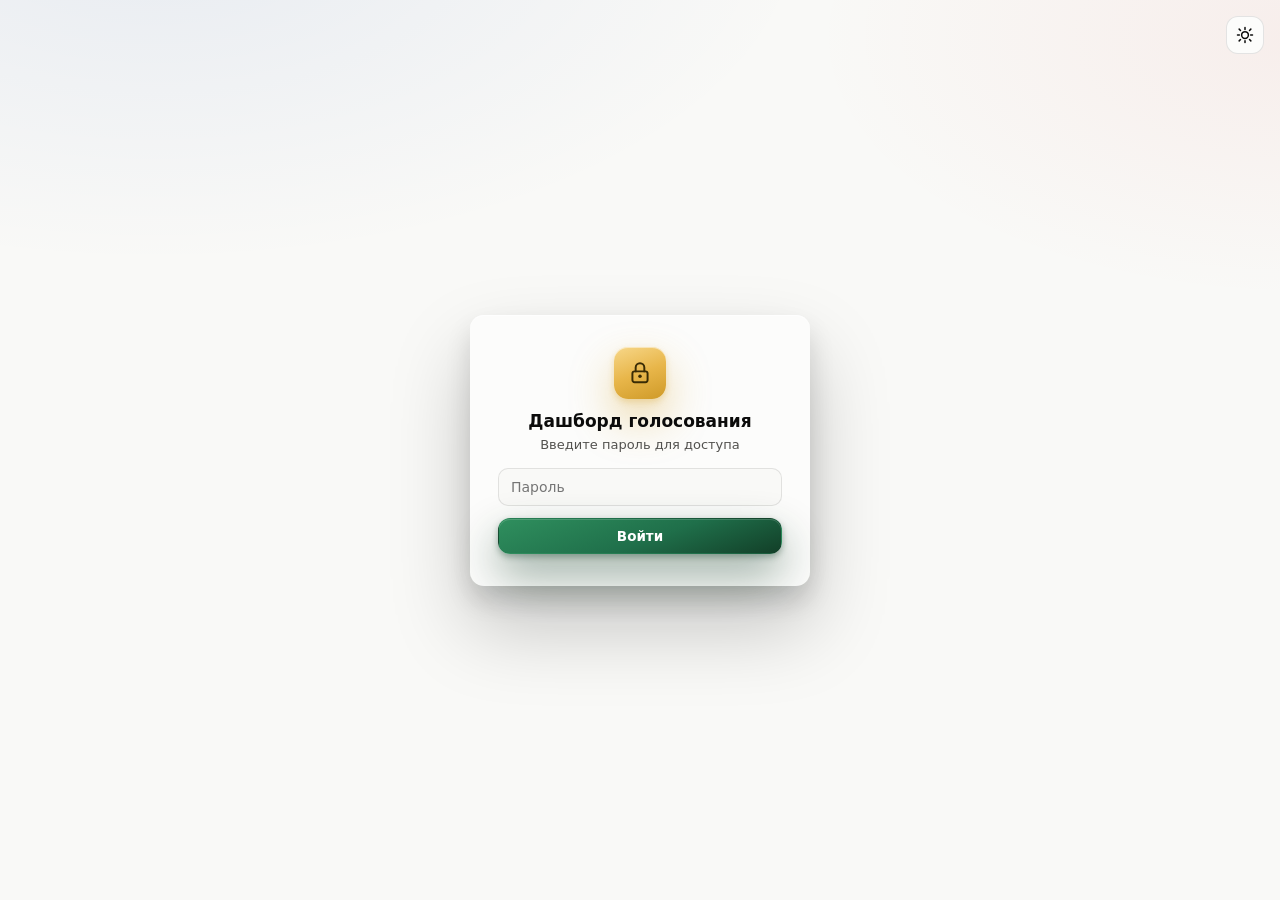
==== commit fa6d205a: "Style login lock icon like KPI card 3, add theme toggle to login screen The lock icon badge now uses" ====
--- a/index.html
+++ b/index.html
@@ -23,6 +23,9 @@
 </script>
 
 <div id="login-screen" class="login-screen">
+  <button class="btn btn--icon login-theme-toggle" id="login-theme-toggle" title="Сменить тему" aria-label="Сменить тему">
+    <svg width="18" height="18" viewBox="0 0 24 24" fill="none" aria-hidden="true"><circle cx="12" cy="12" r="4.5" stroke="currentColor" stroke-width="2"/><path d="M12 2v2.5M12 19.5V22M4.2 4.2l1.8 1.8M18 18l1.8 1.8M2 12h2.5M19.5 12H22M4.2 19.8 6 18M18 6l1.8-1.8" stroke="currentColor" stroke-width="2" stroke-linecap="round"/></svg>
+  </button>
   <form id="login-form" class="login-card" autocomplete="off">
     <div class="login-card__icon" aria-hidden="true">
       <svg width="26" height="26" viewBox="0 0 24 24" fill="none"><rect x="5" y="10.5" width="14" height="10" rx="2" stroke="currentColor" stroke-width="1.8"/><path d="M8 10.5V7a4 4 0 0 1 8 0v3.5" stroke="currentColor" stroke-width="1.8" stroke-linecap="round"/><circle cx="12" cy="15" r="1.6" fill="currentColor"/></svg>
--- a/src/style.css
+++ b/src/style.css
@@ -84,6 +84,24 @@
      match. */
   --kpi-scope-active-bg: linear-gradient(160deg, rgba(244,174,105,0.85) 0%, rgba(232,130,58,0.9) 55%, rgba(209,105,31,0.9) 100%);
   --kpi-scope-active-shadow: 0 2px 5px rgba(209,105,31,0.28), 0 14px 30px rgba(209,105,31,0.32), inset 0 1px 0 rgba(255,255,255,0.4);
+
+  /* Login screen's submit button: matches KPI card 4's green hue in light
+     mode instead of the generic --gradient-blue every other primary button
+     uses. Dark mode (below) resets this back to the shared teal accent,
+     same reasoning as --kpi-scope-active-bg above — dark KPI 4 is neutral
+     frosted glass with no green of its own left to match. */
+  --login-submit-bg: var(--kpi-4-bg);
+  --login-submit-shadow: var(--kpi-4-shadow);
+
+  /* Login screen's lock-icon badge: matches KPI card 3's gold hue in light
+     mode instead of --gradient-blue, same reasoning/pattern as
+     --login-submit-bg above. --login-icon-fg pairs with it (KPI 3's own
+     text color, dark brown) since a white glyph reads too low-contrast on
+     that light gold background — unlike --gradient-blue, which is dark
+     enough for a plain white icon. */
+  --login-icon-bg: var(--kpi-3-bg);
+  --login-icon-shadow: var(--kpi-3-shadow);
+  --login-icon-fg: var(--kpi-3-text);
 }
 
 /* Dark theme ported wholesale from a different app's "Анализатор" dark
@@ -182,6 +200,13 @@
        no orange hue of its own to match (see :root's comment on this var). */
     --kpi-scope-active-bg: var(--gradient-blue);
     --kpi-scope-active-shadow: var(--shadow-blue);
+    /* Same reasoning for the login button — dark KPI 4 is neutral glass. */
+    --login-submit-bg: var(--gradient-blue);
+    --login-submit-shadow: var(--shadow-blue);
+    /* Same for the lock icon — dark KPI 3 is neutral glass too. */
+    --login-icon-bg: var(--gradient-blue);
+    --login-icon-shadow: var(--shadow-blue);
+    --login-icon-fg: #fff;
   }
 }
 :root[data-theme="dark"] {
@@ -243,6 +268,11 @@
   --kpi-4-shadow-lg: var(--shadow-lg);
   --kpi-scope-active-bg: var(--gradient-blue);
   --kpi-scope-active-shadow: var(--shadow-blue);
+  --login-submit-bg: var(--gradient-blue);
+  --login-submit-shadow: var(--shadow-blue);
+  --login-icon-bg: var(--gradient-blue);
+  --login-icon-shadow: var(--shadow-blue);
+  --login-icon-fg: #fff;
 }
 
 * { box-sizing: border-box; }
@@ -293,9 +323,15 @@
   height: 52px;
   margin-bottom: 6px;
   border-radius: 14px;
-  background: var(--gradient-blue);
-  box-shadow: var(--shadow-blue);
-  color: #fff;
+  background: var(--login-icon-bg);
+  box-shadow: var(--login-icon-shadow);
+  color: var(--login-icon-fg);
+}
+
+.login-theme-toggle {
+  position: absolute;
+  top: 16px;
+  right: 16px;
 }
 
 .login-card h1 {
@@ -337,6 +373,11 @@
   margin-top: 6px;
   justify-content: center;
 }
+.login-card__submit.btn--primary {
+  background: var(--login-submit-bg);
+  box-shadow: var(--login-submit-shadow);
+}
+.login-card__submit.btn--primary:hover { box-shadow: var(--login-submit-shadow); }
 
 html, body {
   margin: 0;
